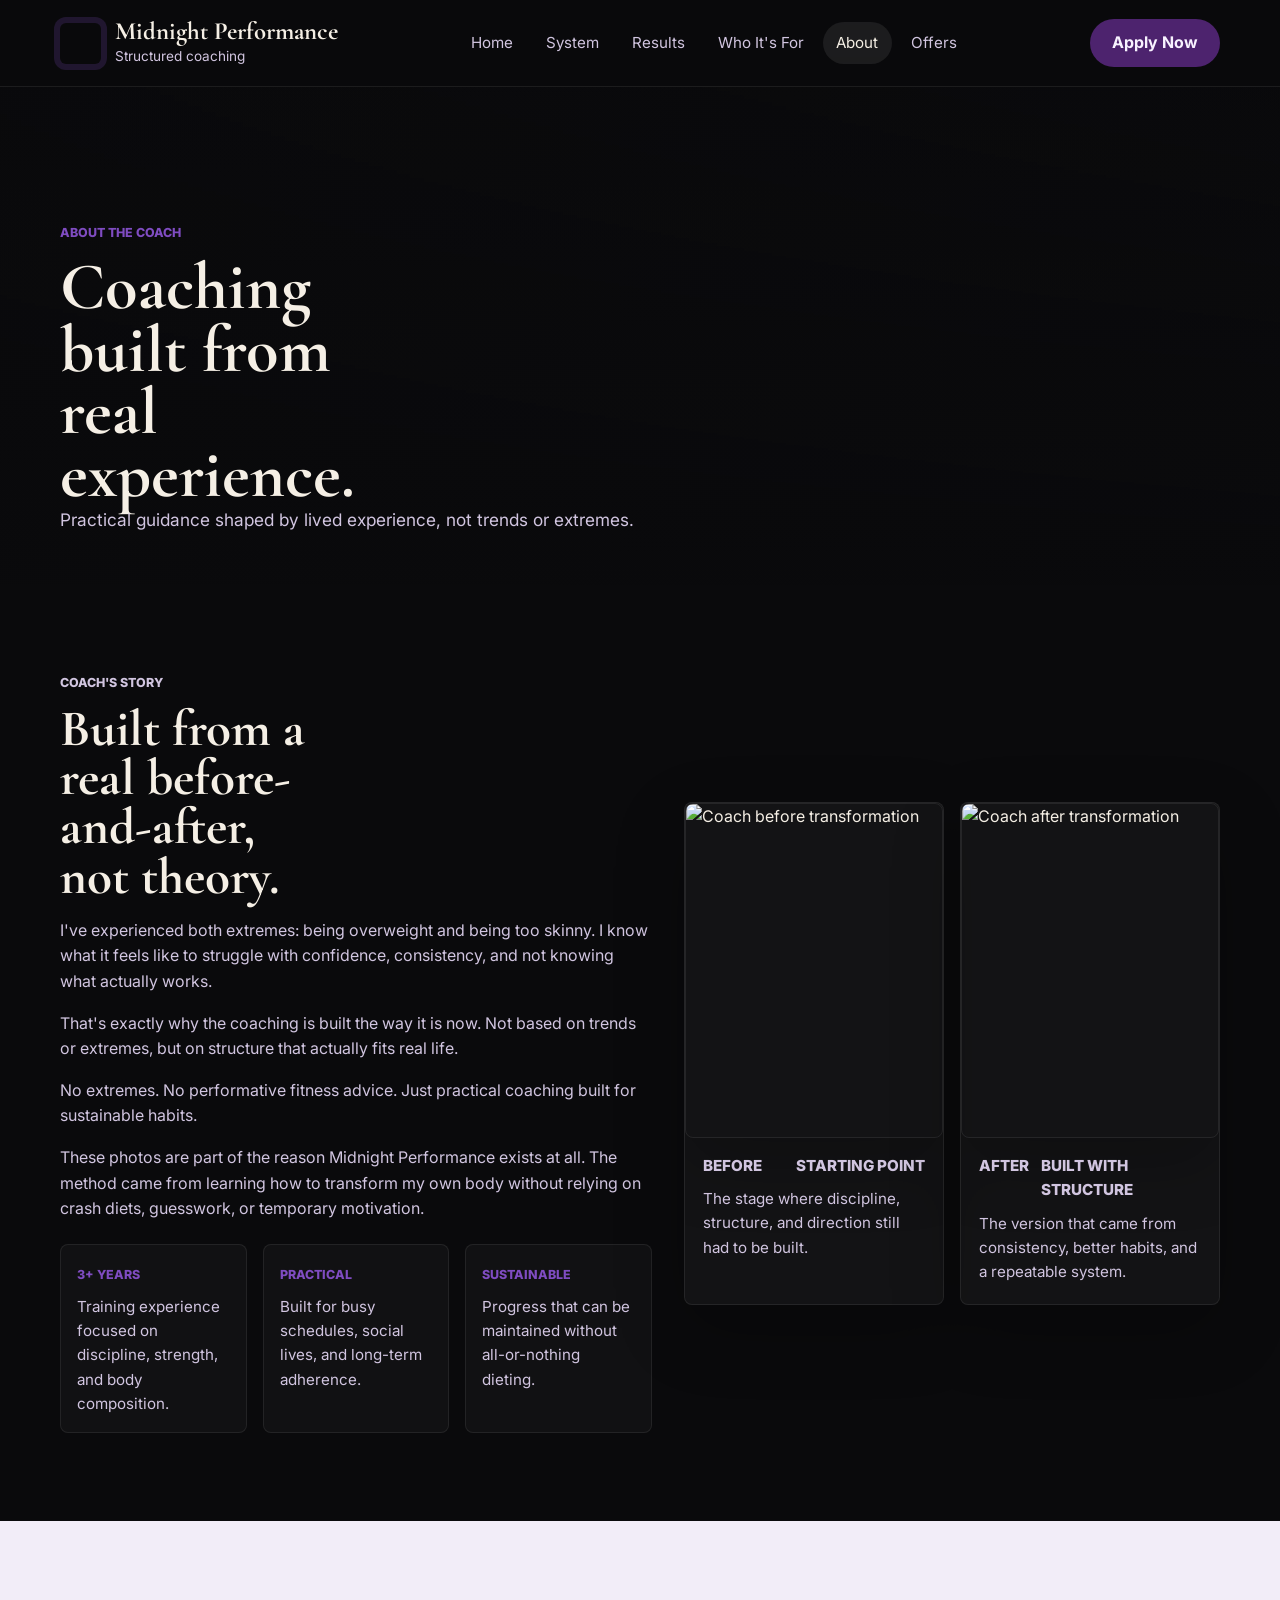
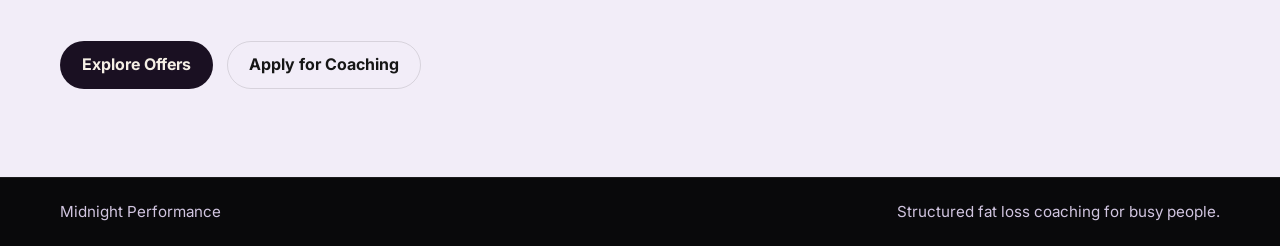
==== about.html @ 28c88341 "Add files via upload" ====
<!DOCTYPE html>
<html lang="en">
  <head>
    <meta charset="UTF-8" />
    <meta name="viewport" content="width=device-width, initial-scale=1.0" />
    <title>About | Midnight Performance</title>
    <meta
      name="description"
      content="Meet the coach behind Midnight Performance and the story that shapes the coaching philosophy."
    />
    <link rel="preconnect" href="https://fonts.googleapis.com" />
    <link rel="preconnect" href="https://fonts.gstatic.com" crossorigin />
    <link
      href="https://fonts.googleapis.com/css2?family=Cormorant+Garamond:wght@500;600;700&family=Inter:wght@400;500;600;700;800&display=swap"
      rel="stylesheet"
    />
    <link rel="stylesheet" href="./styles.css" />
  </head>
  <body>
    <header class="site-header">
      <div class="container header-inner">
        <a class="brand" href="./index.html" aria-label="Midnight Performance home">
          <span class="brand-mark"></span>
          <span class="brand-copy">
            <strong>Midnight Performance</strong>
            <span>Structured coaching</span>
          </span>
        </a>

        <nav class="site-nav" aria-label="Primary">
          <a href="./index.html">Home</a>
          <a href="./system.html">System</a>
          <a href="./results.html">Results</a>
          <a href="./for-you.html">Who It's For</a>
          <a href="./about.html" aria-current="page">About</a>
          <a href="./offers.html">Offers</a>
        </nav>

        <a class="button button-gold button-header" href="./offers.html#apply">Apply Now</a>
      </div>
    </header>

    <main>
      <section class="page-hero about-hero">
        <div class="container page-hero-content">
          <p class="eyebrow reveal is-visible">About the coach</p>
          <h1 class="reveal is-visible">Coaching built from real experience.</h1>
          <p class="section-copy reveal is-visible">
            Practical guidance shaped by lived experience, not trends or extremes.
          </p>
        </div>
      </section>

      <section class="section section-dark">
        <div class="container about-grid">
          <div class="about-copy">
            <div class="section-heading reveal">
              <p class="eyebrow">Coach's story</p>
              <h2>Built from a real before-and-after, not theory.</h2>
            </div>

            <p class="reveal">
              I've experienced both extremes: being overweight and being too skinny. I
              know what it feels like to struggle with confidence, consistency, and not
              knowing what actually works.
            </p>
            <p class="reveal">
              That's exactly why the coaching is built the way it is now. Not based on
              trends or extremes, but on structure that actually fits real life.
            </p>
            <p class="reveal">
              No extremes. No performative fitness advice. Just practical coaching built
              for sustainable habits.
            </p>
            <p class="reveal">
              These photos are part of the reason Midnight Performance exists at all. The
              method came from learning how to transform my own body without relying on
              crash diets, guesswork, or temporary motivation.
            </p>

            <div class="about-points reveal">
              <div>
                <span>3+ years</span>
                <p>Training experience focused on discipline, strength, and body composition.</p>
              </div>
              <div>
                <span>Practical</span>
                <p>Built for busy schedules, social lives, and long-term adherence.</p>
              </div>
              <div>
                <span>Sustainable</span>
                <p>Progress that can be maintained without all-or-nothing dieting.</p>
              </div>
            </div>
          </div>

          <div class="about-media reveal" aria-label="Coach before and after photos">
            <article class="transformation-card">
              <img
                class="about-image"
                src="file:///C:/Users/ibrah/Downloads/IMG_7317.png"
                alt="Coach before transformation"
                loading="lazy"
              />
              <div class="transformation-copy">
                <p class="transformation-label"><span>Before</span><span>Starting point</span></p>
                <p>The stage where discipline, structure, and direction still had to be built.</p>
              </div>
            </article>

            <article class="transformation-card">
              <img
                class="about-image"
                src="file:///C:/Users/ibrah/Downloads/91D78B64-5FDA-4EB9-8F69-EA9932AF6379.jpg"
                alt="Coach after transformation"
                loading="lazy"
              />
              <div class="transformation-copy">
                <p class="transformation-label"><span>After</span><span>Built with structure</span></p>
                <p>The version that came from consistency, better habits, and a repeatable system.</p>
              </div>
            </article>
          </div>
        </div>
      </section>

      <section class="section section-light">
        <div class="container page-links">
          <a class="button button-dark reveal" href="./offers.html">Explore Offers</a>
          <a class="button button-outline-dark reveal" href="./offers.html#apply">Apply for Coaching</a>
        </div>
      </section>
    </main>

    <footer class="site-footer">
      <div class="container footer-inner">
        <p>Midnight Performance</p>
        <p>Structured fat loss coaching for busy people.</p>
      </div>
    </footer>

    <script src="./script.js"></script>
  </body>
</html>
---- styles.css ----
:root {
  --bg: #0a0a0c;
  --panel: #111215;
  --panel-soft: #181b20;
  --surface: #f2edf8;
  --surface-alt: #fbf7ff;
  --text: #f5efe5;
  --text-muted: #d1c5e0;
  --text-dark: #161616;
  --line: rgba(255, 255, 255, 0.08);
  --line-dark: rgba(22, 22, 22, 0.12);
  --gold: #4d236e;
  --gold-strong: #7f4cc1;
  --accent-text: #5f348a;
  --accent-soft: rgba(127, 76, 193, 0.16);
  --accent-border: rgba(127, 76, 193, 0.28);
  --shadow: 0 24px 70px rgba(0, 0, 0, 0.24);
  --radius: 8px;
  --container: 1160px;
}

*,
*::before,
*::after {
  box-sizing: border-box;
}

html {
  scroll-behavior: smooth;
}

body {
  margin: 0;
  font-family: "Inter", sans-serif;
  color: var(--text);
  background: var(--bg);
  line-height: 1.6;
}

img {
  display: block;
  max-width: 100%;
}

a {
  color: inherit;
  text-decoration: none;
}

button,
input,
textarea,
select {
  font: inherit;
}

h1,
h2,
h3,
h4,
p,
ul {
  margin: 0;
}

ul {
  padding-left: 1.2rem;
}

body::before {
  content: "";
  position: fixed;
  inset: 0;
  background-image: linear-gradient(rgba(255, 255, 255, 0.03) 1px, transparent 1px),
    linear-gradient(90deg, rgba(255, 255, 255, 0.03) 1px, transparent 1px);
  background-size: 44px 44px;
  pointer-events: none;
  opacity: 0.28;
  mask-image: linear-gradient(to bottom, rgba(0, 0, 0, 0.45), transparent 80%);
}

.container {
  width: min(calc(100% - 2rem), var(--container));
  margin: 0 auto;
}

.site-header {
  position: sticky;
  top: 0;
  z-index: 30;
  backdrop-filter: blur(18px);
  background: rgba(10, 10, 12, 0.82);
  border-bottom: 1px solid var(--line);
}

.header-inner {
  display: grid;
  grid-template-columns: auto 1fr auto;
  gap: 1.5rem;
  align-items: center;
  min-height: 5.4rem;
}

.brand {
  display: inline-flex;
  align-items: center;
  gap: 0.9rem;
  min-width: 0;
}

.brand-mark {
  /* Swap this image URL for the final logo asset when it's ready. */
  width: 2.55rem;
  height: 2.55rem;
  border-radius: 6px;
  background-image: url("https://images.pexels.com/photos/169573/pexels-photo-169573.jpeg?auto=compress&cs=tinysrgb&w=300");
  background-position: center;
  background-size: cover;
  box-shadow: 0 0 0 6px rgba(127, 76, 193, 0.2);
  flex-shrink: 0;
}

.brand-copy {
  display: grid;
  gap: 0.1rem;
}

.brand-copy strong {
  font-family: "Cormorant Garamond", serif;
  font-size: clamp(1.25rem, 2vw, 1.55rem);
  line-height: 1;
  letter-spacing: 0;
}

.brand-copy span {
  color: var(--text-muted);
  font-size: 0.85rem;
}

.site-nav {
  display: flex;
  flex-wrap: wrap;
  justify-content: center;
  gap: 0.35rem;
}

.site-nav a {
  color: var(--text-muted);
  padding: 0.55rem 0.85rem;
  border-radius: 999px;
  transition: color 180ms ease, background-color 180ms ease;
  font-size: 0.95rem;
}

.site-nav a:hover,
.site-nav a[aria-current="page"] {
  color: var(--text);
  background: rgba(255, 255, 255, 0.08);
}

.button {
  display: inline-flex;
  align-items: center;
  justify-content: center;
  min-height: 3rem;
  padding: 0.8rem 1.3rem;
  border-radius: 999px;
  border: 1px solid transparent;
  font-weight: 700;
  line-height: 1.1;
  text-align: center;
  transition: transform 180ms ease, border-color 180ms ease, background-color 180ms ease,
    color 180ms ease;
}

.button:hover {
  transform: translateY(-1px);
}

.button-gold {
  background: var(--gold);
  color: #f8f2ff;
}

.button-gold:hover {
  background: var(--gold-strong);
}

.button-ghost {
  border-color: rgba(255, 255, 255, 0.2);
  color: var(--text);
  background: rgba(255, 255, 255, 0.04);
}

.button-ghost:hover {
  border-color: rgba(255, 255, 255, 0.4);
  background: rgba(255, 255, 255, 0.08);
}

.button-dark {
  background: #1a1022;
  color: var(--text);
}

.button-outline-dark {
  border-color: var(--line-dark);
  color: var(--text-dark);
}

.button-header {
  white-space: nowrap;
}

.hero,
.page-hero {
  position: relative;
  overflow: hidden;
}

.hero {
  min-height: min(92vh, 56rem);
  display: flex;
  align-items: end;
}

.hero-media,
.page-hero::before {
  position: absolute;
  inset: 0;
  width: 100%;
  height: 100%;
  object-fit: cover;
}

.hero-overlay,
.page-hero::after {
  position: absolute;
  inset: 0;
  content: "";
}

.hero-overlay {
  background: linear-gradient(
      180deg,
      rgba(10, 10, 12, 0.36) 0%,
      rgba(10, 10, 12, 0.6) 35%,
      rgba(10, 10, 12, 0.95) 100%
    ),
    linear-gradient(90deg, rgba(10, 10, 12, 0.78), rgba(10, 10, 12, 0.38));
}

.hero-grid {
  position: absolute;
  inset: 0;
  background-image: linear-gradient(rgba(255, 255, 255, 0.07) 1px, transparent 1px),
    linear-gradient(90deg, rgba(255, 255, 255, 0.07) 1px, transparent 1px);
  background-size: 72px 72px;
  mask-image: linear-gradient(to bottom, transparent, black 24%, black 70%, transparent);
  opacity: 0.18;
}

.hero-content,
.page-hero-content {
  position: relative;
  z-index: 1;
}

.hero-content {
  padding: 9rem 0 4rem;
}

.hero h1,
.page-hero h1,
.section-heading h2 {
  font-family: "Cormorant Garamond", serif;
  letter-spacing: 0;
}

.hero h1 {
  max-width: 8.5ch;
  font-size: clamp(3.3rem, 7vw, 6.4rem);
  line-height: 0.92;
  margin-top: 1rem;
}

.hero-copy,
.section-copy {
  color: var(--text-muted);
  font-size: 1.08rem;
  max-width: 44rem;
}

.hero-copy {
  margin-top: 1.25rem;
}

.hero-actions,
.cta-actions,
.page-links {
  display: flex;
  flex-wrap: wrap;
  gap: 0.9rem;
}

.hero-actions {
  margin-top: 2rem;
}

.hero-proof {
  display: grid;
  grid-template-columns: repeat(3, minmax(0, 1fr));
  gap: 1rem;
  margin-top: 3rem;
}

.hero-proof div,
.preview-card,
.problem-item,
.pillar,
.result-card,
.testimonial,
.offer,
.fit-panel,
.step-card,
.page-card {
  border: 1px solid var(--line);
  background: rgba(17, 18, 21, 0.82);
  border-radius: var(--radius);
  box-shadow: var(--shadow);
}

.hero-proof div {
  padding: 1.2rem;
}

.hero-proof span,
.about-points span,
.problem-item span,
.pillar-number,
.offer-kicker,
.testimonial span,
.step-card span,
.page-card span {
  display: inline-block;
  color: var(--gold-strong);
  font-weight: 800;
  letter-spacing: 0;
  text-transform: uppercase;
  font-size: 0.78rem;
  margin-bottom: 0.6rem;
}

.hero-proof p,
.about-points p {
  color: var(--text-muted);
  font-size: 0.95rem;
}

.section {
  padding: 5.5rem 0;
  position: relative;
}

.section-light {
  background: var(--surface);
  color: var(--text-dark);
}

.section-dark {
  background: transparent;
}

.section-light .section-copy,
.section-light .problem-item p,
.section-light .fit-panel li,
.section-light .offer li,
.section-light .testimonial p,
.section-light .page-card p,
.section-light .step-card p {
  color: rgba(22, 22, 22, 0.72);
}

.section-heading {
  display: grid;
  gap: 0.75rem;
}

.section-heading h2 {
  font-size: clamp(2.3rem, 4vw, 4rem);
  line-height: 0.96;
  max-width: 11ch;
}

.centered {
  justify-items: center;
  text-align: center;
}

.section-heading.centered h2,
.centered-copy {
  max-width: 20ch;
}

.page-links {
  margin-top: 2rem;
}

.eyebrow {
  color: var(--gold-strong);
  font-weight: 800;
  font-size: 0.78rem;
  text-transform: uppercase;
  letter-spacing: 0;
}

.eyebrow-dark {
  color: var(--accent-text);
}

.split-intro,
.preview-grid {
  display: grid;
  grid-template-columns: minmax(0, 1.2fr) minmax(0, 1fr);
  gap: 2rem;
  align-items: end;
}

.page-grid,
.problem-grid,
.pillar-grid,
.results-grid,
.testimonial-grid,
.offer-grid,
.steps-grid {
  display: grid;
  gap: 1.25rem;
}

.page-grid {
  grid-template-columns: repeat(3, minmax(0, 1fr));
  margin-top: 2.5rem;
}

.page-card {
  padding: 1.5rem;
  color: inherit;
  transition: transform 180ms ease, border-color 180ms ease;
}

.page-card:hover {
  transform: translateY(-3px);
  border-color: var(--accent-border);
}

.page-card h3 {
  font-size: 1.35rem;
  margin-bottom: 0.5rem;
}

.preview-section {
  padding-top: 4.5rem;
}

.preview-stack {
  display: grid;
  gap: 1rem;
}

.preview-card {
  padding: 1.5rem;
}

.preview-card h3 {
  margin-bottom: 0.45rem;
  font-size: 1.25rem;
}

.preview-card p {
  color: var(--text-muted);
}

.page-hero {
  min-height: 25rem;
  display: flex;
  align-items: end;
}

.page-hero::before {
  content: "";
  filter: saturate(0.95);
}

.page-hero::after {
  background: linear-gradient(
      180deg,
      rgba(10, 10, 12, 0.38) 0%,
      rgba(10, 10, 12, 0.74) 55%,
      rgba(10, 10, 12, 0.92) 100%
    ),
    linear-gradient(90deg, rgba(10, 10, 12, 0.72), rgba(10, 10, 12, 0.36));
}

.page-hero-content {
  padding: 8.5rem 0 3.2rem;
}

.page-hero h1 {
  font-size: clamp(2.9rem, 5.2vw, 5rem);
  line-height: 0.94;
  max-width: 12ch;
  margin-top: 0.8rem;
}

.problem-hero::before {
  background: url("https://images.pexels.com/photos/7674497/pexels-photo-7674497.jpeg?auto=compress&cs=tinysrgb&w=1600")
    center/cover;
}

.system-hero::before {
  background: url("https://images.pexels.com/photos/841130/pexels-photo-841130.jpeg?auto=compress&cs=tinysrgb&w=1600")
    center/cover;
}

.results-hero::before {
  background: url("https://images.pexels.com/photos/1229356/pexels-photo-1229356.jpeg?auto=compress&cs=tinysrgb&w=1600")
    center/cover;
}

.fit-hero::before {
  background: url("https://images.pexels.com/photos/1552249/pexels-photo-1552249.jpeg?auto=compress&cs=tinysrgb&w=1600")
    center/cover;
}

.about-hero::before {
  background: url("https://images.pexels.com/photos/1552106/pexels-photo-1552106.jpeg?auto=compress&cs=tinysrgb&w=1600")
    center/cover;
}

.offers-hero::before {
  background: url("https://images.pexels.com/photos/3837784/pexels-photo-3837784.jpeg?auto=compress&cs=tinysrgb&w=1600")
    center/cover;
}

.breakdown-hero::before {
  background: url("https://images.pexels.com/photos/6456291/pexels-photo-6456291.jpeg?auto=compress&cs=tinysrgb&w=1600")
    center/cover;
}

.apply-hero::before {
  background: url("https://images.pexels.com/photos/4498606/pexels-photo-4498606.jpeg?auto=compress&cs=tinysrgb&w=1600")
    center/cover;
}

.problem-grid {
  grid-template-columns: repeat(4, minmax(0, 1fr));
}

.problem-item {
  padding: 1.5rem;
}

.problem-item h3,
.pillar h3,
.offer h3,
.testimonial h3,
.result-card h4,
.step-card h3 {
  font-size: 1.32rem;
  margin-bottom: 0.55rem;
}

.section-light .problem-item,
.section-light .offer,
.section-light .testimonial,
.section-light .fit-panel,
.section-light .page-card,
.section-light .step-card {
  background: rgba(255, 255, 255, 0.6);
  border-color: rgba(22, 22, 22, 0.08);
  box-shadow: 0 16px 42px rgba(61, 39, 95, 0.12);
}

.pillar-grid {
  grid-template-columns: repeat(3, minmax(0, 1fr));
  margin-top: 2.5rem;
}

.pillar {
  padding: 1.6rem;
}

.pillar ul {
  color: var(--text-muted);
}

.results-grid {
  grid-template-columns: repeat(3, minmax(0, 1fr));
}

.result-card {
  overflow: hidden;
}

.result-card img {
  aspect-ratio: 4 / 4.4;
  object-fit: cover;
}

.result-card p,
.result-card h4 {
  padding: 0 1.25rem;
}

.result-card p {
  padding-top: 1.2rem;
  color: var(--text-muted);
}

.result-card h4 {
  padding-bottom: 1.3rem;
  margin-top: 0.75rem;
}

.testimonial-grid {
  grid-template-columns: repeat(3, minmax(0, 1fr));
  margin-top: 2rem;
}

.testimonial,
.step-card {
  padding: 1.5rem;
}

.fit-grid {
  display: grid;
  grid-template-columns: repeat(2, minmax(0, 1fr));
  gap: 1.25rem;
}

.fit-panel {
  padding: 1.6rem;
}

.fit-panel-dark {
  background: #17181b;
  color: var(--text);
}

.fit-panel-dark li {
  color: var(--text-muted);
}

.fit-label {
  font-weight: 800;
  margin-bottom: 0.9rem;
}

.about-grid {
  display: grid;
  grid-template-columns: minmax(0, 1.05fr) minmax(0, 0.95fr);
  gap: 2rem;
  align-items: center;
}

.about-copy {
  display: grid;
  gap: 1rem;
}

.about-copy p {
  color: var(--text-muted);
}

.about-points {
  display: grid;
  grid-template-columns: repeat(3, minmax(0, 1fr));
  gap: 1rem;
  margin-top: 0.4rem;
}

.about-points div {
  padding: 1rem;
  border: 1px solid var(--line);
  border-radius: var(--radius);
  background: rgba(255, 255, 255, 0.03);
}

.about-media {
  display: grid;
  grid-template-columns: repeat(2, minmax(0, 1fr));
  gap: 1rem;
}

.about-image {
  height: auto;
  width: 100%;
  aspect-ratio: 4 / 5.2;
  object-fit: cover;
  border-radius: var(--radius);
  border: 1px solid var(--line);
  box-shadow: var(--shadow);
}

.offer-grid {
  grid-template-columns: repeat(2, minmax(0, 1fr));
}

.offer {
  padding: 1.75rem;
}

.offer-featured {
  background: linear-gradient(180deg, var(--accent-soft), rgba(255, 255, 255, 0.03));
}

.text-link {
  display: inline-flex;
  margin-top: 1rem;
  color: var(--accent-text);
  font-weight: 700;
}

.transformation-card,
.featured-win {
  border: 1px solid var(--line);
  border-radius: var(--radius);
  background: rgba(255, 255, 255, 0.04);
  box-shadow: var(--shadow);
  overflow: hidden;
}

.transformation-copy {
  display: grid;
  gap: 0.55rem;
  padding: 1rem 1.1rem 1.2rem;
}

.transformation-copy p {
  color: var(--text-muted);
  font-size: 0.95rem;
}

.transformation-label {
  display: flex;
  justify-content: space-between;
  gap: 0.75rem;
  color: var(--gold-strong);
  font-size: 0.78rem;
  font-weight: 800;
  text-transform: uppercase;
}

.featured-win {
  display: grid;
  gap: 1.25rem;
  padding: 1.1rem;
}

.comparison-grid {
  display: grid;
  grid-template-columns: repeat(2, minmax(0, 1fr));
  gap: 1rem;
}

.comparison-image {
  border-radius: var(--radius);
  overflow: hidden;
  background: rgba(255, 255, 255, 0.03);
}

.comparison-image img {
  width: 100%;
  aspect-ratio: 4 / 5.1;
  object-fit: cover;
}

.featured-win-copy {
  display: grid;
  gap: 0.65rem;
}

.featured-win-copy h3 {
  font-size: clamp(1.6rem, 3vw, 2.2rem);
  line-height: 1;
  font-family: "Cormorant Garamond", serif;
}

.featured-win-copy p {
  color: var(--text-muted);
  max-width: 40rem;
}

.featured-win-quote {
  color: var(--text);
  font-size: 1.12rem;
  font-weight: 600;
  line-height: 1.5;
}

.breakdown-inner {
  display: grid;
  gap: 1.6rem;
}

.breakdown-meta {
  display: flex;
  flex-wrap: wrap;
  gap: 0.75rem;
}

.breakdown-meta span {
  display: inline-flex;
  align-items: center;
  min-height: 2.7rem;
  padding: 0.6rem 1rem;
  border-radius: 999px;
  border: 1px solid rgba(22, 22, 22, 0.1);
  background: rgba(255, 255, 255, 0.6);
  font-weight: 600;
}

.steps-grid {
  grid-template-columns: repeat(3, minmax(0, 1fr));
}

.section-dark .step-card {
  background: rgba(255, 255, 255, 0.04);
}

.section-dark .step-card p,
.section-dark .testimonial p {
  color: var(--text-muted);
}

.cta-actions {
  margin-top: 2rem;
}

.cta-note {
  margin-top: 1rem;
  color: var(--text-muted);
}

.site-footer {
  border-top: 1px solid var(--line);
  background: #09090b;
}

.footer-inner {
  display: flex;
  justify-content: space-between;
  gap: 1rem;
  padding: 1.35rem 0;
  color: var(--text-muted);
  font-size: 0.95rem;
}

.reveal {
  opacity: 0;
  transform: translateY(22px);
  transition: opacity 600ms ease, transform 600ms ease;
}

.reveal.is-visible {
  opacity: 1;
  transform: translateY(0);
}

@media (prefers-reduced-motion: reduce) {
  html {
    scroll-behavior: auto;
  }

  .reveal {
    opacity: 1;
    transform: none;
    transition: none;
  }

  .button {
    transition: none;
  }
}

@media (max-width: 1100px) {
  .header-inner {
    grid-template-columns: 1fr;
    justify-items: center;
    padding: 0.8rem 0;
  }

  .hero-proof,
  .page-grid,
  .problem-grid,
  .pillar-grid,
  .results-grid,
  .testimonial-grid,
  .steps-grid {
    grid-template-columns: repeat(2, minmax(0, 1fr));
  }

  .split-intro,
  .preview-grid,
  .about-grid,
  .offer-grid {
    grid-template-columns: 1fr;
  }

  .about-points {
    grid-template-columns: repeat(2, minmax(0, 1fr));
  }

  .comparison-grid {
    grid-template-columns: 1fr;
  }
}

@media (max-width: 760px) {
  body::before {
    background-size: 32px 32px;
  }

  .container {
    width: min(calc(100% - 1.25rem), var(--container));
  }

  .site-nav {
    justify-content: flex-start;
  }

  .hero-content,
  .page-hero-content {
    padding-top: 7.3rem;
  }

  .hero {
    min-height: auto;
  }

  .hero h1 {
    max-width: 10ch;
  }

  .hero-proof,
  .page-grid,
  .problem-grid,
  .pillar-grid,
  .results-grid,
  .testimonial-grid,
  .fit-grid,
  .about-points,
  .about-media,
  .offer-grid,
  .steps-grid {
    grid-template-columns: 1fr;
  }

  .brand-copy {
    justify-items: center;
    text-align: center;
  }

  .brand-copy strong {
    font-size: 1.32rem;
  }

  .section {
    padding: 4.25rem 0;
  }

  .footer-inner {
    flex-direction: column;
  }
}
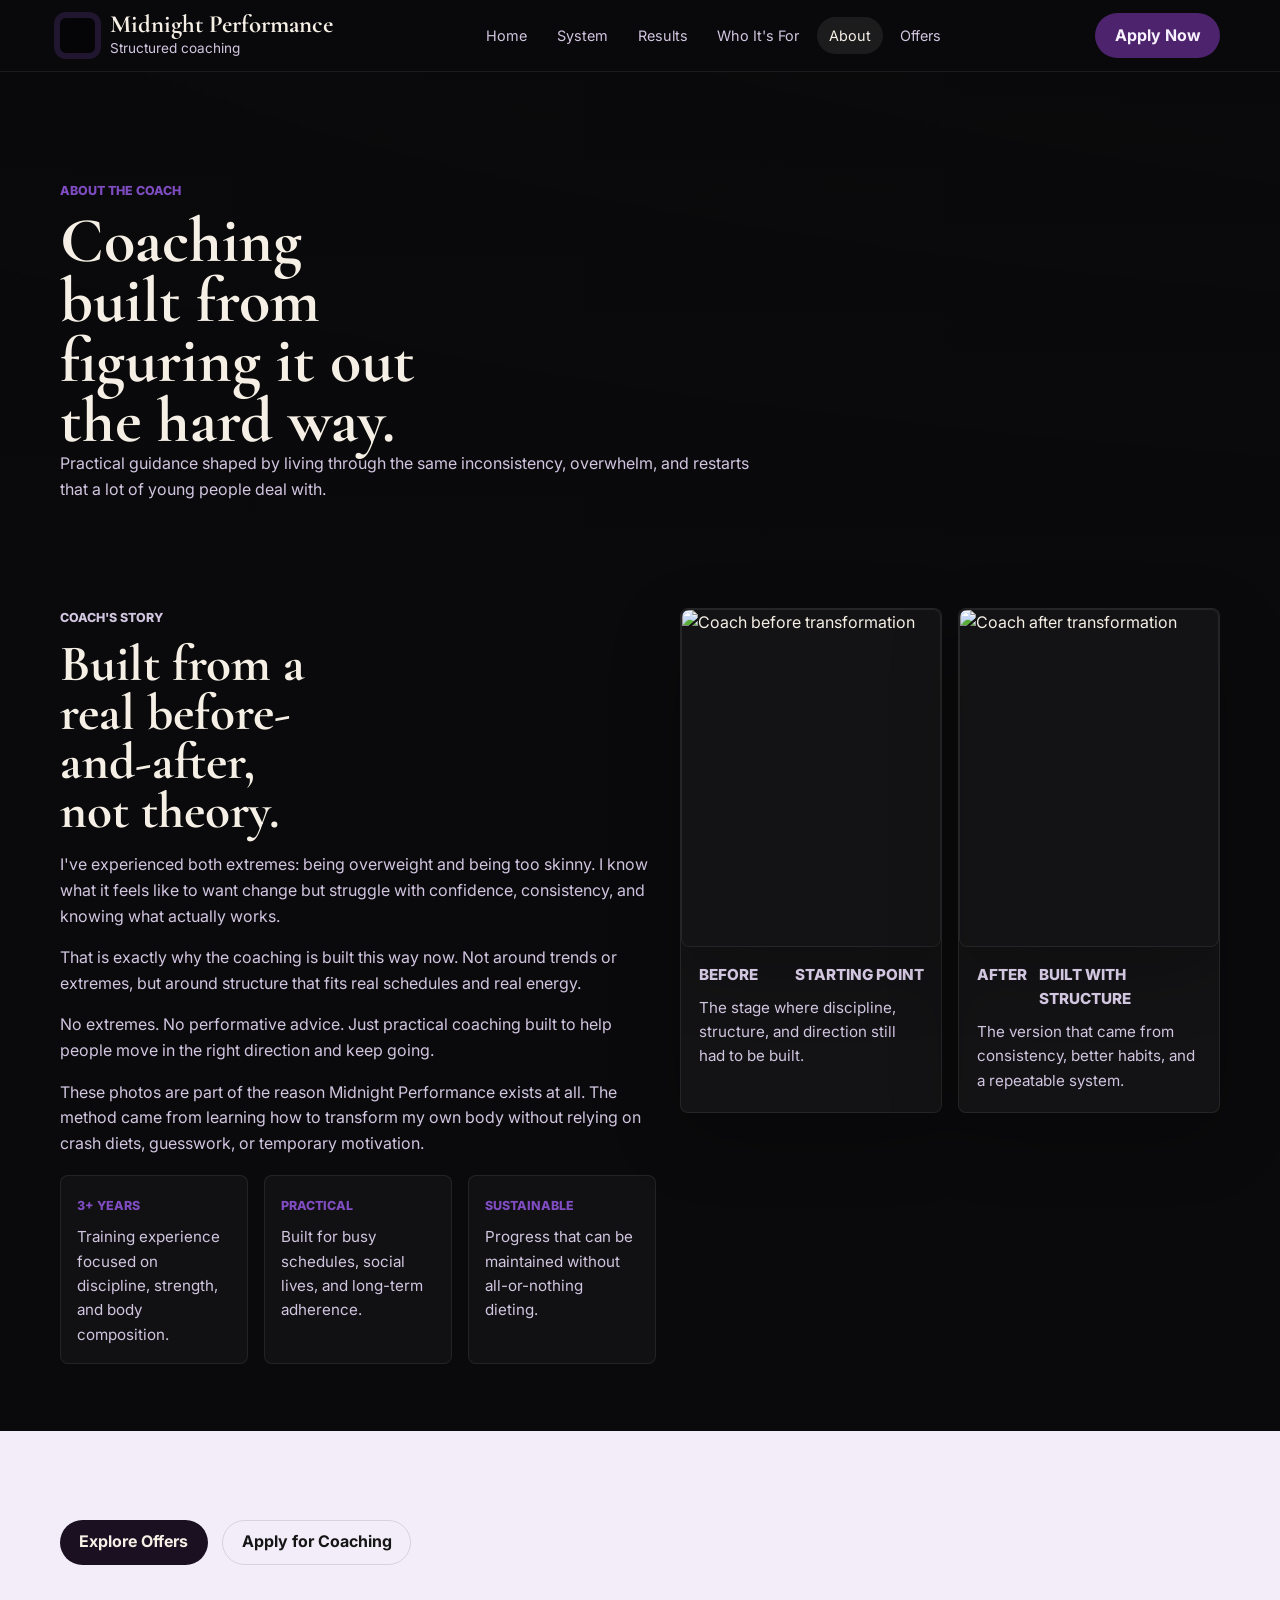
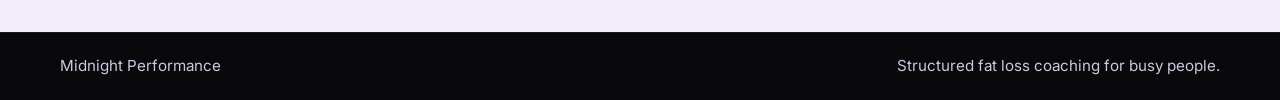
==== commit 62eb036a: "Add files via upload" ====
--- a/about.html
+++ b/about.html
@@ -44,9 +44,10 @@
       <section class="page-hero about-hero">
         <div class="container page-hero-content">
           <p class="eyebrow reveal is-visible">About the coach</p>
-          <h1 class="reveal is-visible">Coaching built from real experience.</h1>
+          <h1 class="reveal is-visible">Coaching built from figuring it out the hard way.</h1>
           <p class="section-copy reveal is-visible">
-            Practical guidance shaped by lived experience, not trends or extremes.
+            Practical guidance shaped by living through the same inconsistency,
+            overwhelm, and restarts that a lot of young people deal with.
           </p>
         </div>
       </section>
@@ -61,16 +62,16 @@
 
             <p class="reveal">
               I've experienced both extremes: being overweight and being too skinny. I
-              know what it feels like to struggle with confidence, consistency, and not
-              knowing what actually works.
+              know what it feels like to want change but struggle with confidence,
+              consistency, and knowing what actually works.
             </p>
             <p class="reveal">
-              That's exactly why the coaching is built the way it is now. Not based on
-              trends or extremes, but on structure that actually fits real life.
+              That is exactly why the coaching is built this way now. Not around trends
+              or extremes, but around structure that fits real schedules and real energy.
             </p>
             <p class="reveal">
-              No extremes. No performative fitness advice. Just practical coaching built
-              for sustainable habits.
+              No extremes. No performative advice. Just practical coaching built to help
+              people move in the right direction and keep going.
             </p>
             <p class="reveal">
               These photos are part of the reason Midnight Performance exists at all. The
--- a/styles.css
+++ b/styles.css
@@ -91,17 +91,24 @@
   backdrop-filter: blur(18px);
   background: rgba(10, 10, 12, 0.82);
   border-bottom: 1px solid var(--line);
+  transition: transform 220ms ease, background-color 220ms ease, border-color 220ms ease;
+}
+
+.site-header.is-hidden {
+  transform: translateY(calc(-100% - 1px));
 }
 
 .header-inner {
   display: grid;
+  grid-template-areas: "brand nav cta";
   grid-template-columns: auto 1fr auto;
-  gap: 1.5rem;
+  gap: 1rem;
   align-items: center;
-  min-height: 5.4rem;
+  min-height: 4.45rem;
 }
 
 .brand {
+  grid-area: brand;
   display: inline-flex;
   align-items: center;
   gap: 0.9rem;
@@ -110,12 +117,14 @@
 
 .brand-mark {
   /* Swap this image URL for the final logo asset when it's ready. */
-  width: 2.55rem;
-  height: 2.55rem;
+  width: 2.2rem;
+  height: 2.2rem;
   border-radius: 6px;
-  background-image: url("https://images.pexels.com/photos/169573/pexels-photo-169573.jpeg?auto=compress&cs=tinysrgb&w=300");
+  background-color: #050507;
+  background-image: url("file:///C:/Users/ibrah/Downloads/genai-2287a31f-0fab-4ba8-8065-06ccca08b552.png");
   background-position: center;
-  background-size: cover;
+  background-repeat: no-repeat;
+  background-size: contain;
   box-shadow: 0 0 0 6px rgba(127, 76, 193, 0.2);
   flex-shrink: 0;
 }
@@ -138,6 +147,7 @@
 }
 
 .site-nav {
+  grid-area: nav;
   display: flex;
   flex-wrap: wrap;
   justify-content: center;
@@ -146,10 +156,10 @@
 
 .site-nav a {
   color: var(--text-muted);
-  padding: 0.55rem 0.85rem;
+  padding: 0.45rem 0.75rem;
   border-radius: 999px;
   transition: color 180ms ease, background-color 180ms ease;
-  font-size: 0.95rem;
+  font-size: 0.9rem;
 }
 
 .site-nav a:hover,
@@ -162,8 +172,8 @@
   display: inline-flex;
   align-items: center;
   justify-content: center;
-  min-height: 3rem;
-  padding: 0.8rem 1.3rem;
+  min-height: 2.8rem;
+  padding: 0.72rem 1.15rem;
   border-radius: 999px;
   border: 1px solid transparent;
   font-weight: 700;
@@ -208,6 +218,7 @@
 }
 
 .button-header {
+  grid-area: cta;
   white-space: nowrap;
 }
 
@@ -218,7 +229,7 @@
 }
 
 .hero {
-  min-height: min(92vh, 56rem);
+  min-height: min(82vh, 48rem);
   display: flex;
   align-items: end;
 }
@@ -266,7 +277,7 @@
 }
 
 .hero-content {
-  padding: 9rem 0 4rem;
+  padding: 7.25rem 0 3rem;
 }
 
 .hero h1,
@@ -278,15 +289,15 @@
 
 .hero h1 {
   max-width: 8.5ch;
-  font-size: clamp(3.3rem, 7vw, 6.4rem);
+  font-size: clamp(3rem, 6.4vw, 5.6rem);
   line-height: 0.92;
-  margin-top: 1rem;
+  margin-top: 0.8rem;
 }
 
 .hero-copy,
 .section-copy {
   color: var(--text-muted);
-  font-size: 1.08rem;
+  font-size: 1rem;
   max-width: 44rem;
 }
 
@@ -303,14 +314,41 @@
 }
 
 .hero-actions {
-  margin-top: 2rem;
+  margin-top: 1.55rem;
 }
 
 .hero-proof {
   display: grid;
   grid-template-columns: repeat(3, minmax(0, 1fr));
   gap: 1rem;
-  margin-top: 3rem;
+  margin-top: 2rem;
+}
+
+.hero-brand-lockup,
+.section-logo-block {
+  display: inline-grid;
+  gap: 0.75rem;
+  justify-items: start;
+}
+
+.hero-brand-lockup {
+  max-width: 14rem;
+}
+
+.hero-logo,
+.section-logo {
+  width: min(15rem, 48vw);
+  height: auto;
+}
+
+.section-logo {
+  width: min(12rem, 38vw);
+}
+
+.hero-brand-lockup p,
+.section-logo-block p {
+  color: var(--text-muted);
+  font-size: 0.92rem;
 }
 
 .hero-proof div,
@@ -357,7 +395,7 @@
 }
 
 .section {
-  padding: 5.5rem 0;
+  padding: 4.2rem 0;
   position: relative;
 }
 
@@ -386,7 +424,7 @@
 }
 
 .section-heading h2 {
-  font-size: clamp(2.3rem, 4vw, 4rem);
+  font-size: clamp(2.05rem, 4vw, 3.6rem);
   line-height: 0.96;
   max-width: 11ch;
 }
@@ -402,7 +440,7 @@
 }
 
 .page-links {
-  margin-top: 2rem;
+  margin-top: 1.35rem;
 }
 
 .eyebrow {
@@ -421,7 +459,7 @@
 .preview-grid {
   display: grid;
   grid-template-columns: minmax(0, 1.2fr) minmax(0, 1fr);
-  gap: 2rem;
+  gap: 1.5rem;
   align-items: end;
 }
 
@@ -438,7 +476,7 @@
 
 .page-grid {
   grid-template-columns: repeat(3, minmax(0, 1fr));
-  margin-top: 2.5rem;
+  margin-top: 1.85rem;
 }
 
 .page-card {
@@ -458,7 +496,7 @@
 }
 
 .preview-section {
-  padding-top: 4.5rem;
+  padding-top: 3.6rem;
 }
 
 .preview-stack {
@@ -480,7 +518,7 @@
 }
 
 .page-hero {
-  min-height: 25rem;
+  min-height: 21rem;
   display: flex;
   align-items: end;
 }
@@ -501,14 +539,14 @@
 }
 
 .page-hero-content {
-  padding: 8.5rem 0 3.2rem;
+  padding: 6.8rem 0 2.4rem;
 }
 
 .page-hero h1 {
-  font-size: clamp(2.9rem, 5.2vw, 5rem);
+  font-size: clamp(2.5rem, 5vw, 4.5rem);
   line-height: 0.94;
   max-width: 12ch;
-  margin-top: 0.8rem;
+  margin-top: 0.6rem;
 }
 
 .problem-hero::before {
@@ -582,7 +620,7 @@
 
 .pillar-grid {
   grid-template-columns: repeat(3, minmax(0, 1fr));
-  margin-top: 2.5rem;
+  margin-top: 1.7rem;
 }
 
 .pillar {
@@ -623,7 +661,7 @@
 
 .testimonial-grid {
   grid-template-columns: repeat(3, minmax(0, 1fr));
-  margin-top: 2rem;
+  margin-top: 1.4rem;
 }
 
 .testimonial,
@@ -658,8 +696,8 @@
 .about-grid {
   display: grid;
   grid-template-columns: minmax(0, 1.05fr) minmax(0, 0.95fr);
-  gap: 2rem;
-  align-items: center;
+  gap: 1.5rem;
+  align-items: start;
 }
 
 .about-copy {
@@ -675,7 +713,7 @@
   display: grid;
   grid-template-columns: repeat(3, minmax(0, 1fr));
   gap: 1rem;
-  margin-top: 0.4rem;
+  margin-top: 0.15rem;
 }
 
 .about-points div {
@@ -754,6 +792,7 @@
   display: grid;
   gap: 1.25rem;
   padding: 1.1rem;
+  margin-top: 1.5rem;
 }
 
 .comparison-grid {
@@ -833,7 +872,7 @@
 }
 
 .cta-actions {
-  margin-top: 2rem;
+  margin-top: 1.35rem;
 }
 
 .cta-note {
@@ -871,6 +910,10 @@
     scroll-behavior: auto;
   }
 
+  .site-header {
+    transition: none;
+  }
+
   .reveal {
     opacity: 1;
     transform: none;
@@ -884,9 +927,13 @@
 
 @media (max-width: 1100px) {
   .header-inner {
-    grid-template-columns: 1fr;
-    justify-items: center;
-    padding: 0.8rem 0;
+    grid-template-areas:
+      "brand cta"
+      "nav nav";
+    grid-template-columns: minmax(0, 1fr) auto;
+    align-items: center;
+    padding: 0.65rem 0;
+    min-height: auto;
   }
 
   .hero-proof,
@@ -913,6 +960,10 @@
   .comparison-grid {
     grid-template-columns: 1fr;
   }
+
+  .site-nav {
+    justify-content: flex-start;
+  }
 }
 
 @media (max-width: 760px) {
@@ -924,13 +975,9 @@
     width: min(calc(100% - 1.25rem), var(--container));
   }
 
-  .site-nav {
-    justify-content: flex-start;
-  }
-
   .hero-content,
   .page-hero-content {
-    padding-top: 7.3rem;
+    padding-top: 6.2rem;
   }
 
   .hero {
@@ -965,7 +1012,17 @@
   }
 
   .section {
-    padding: 4.25rem 0;
+    padding: 3.5rem 0;
+  }
+
+  .hero-logo,
+  .section-logo {
+    width: min(12.5rem, 62vw);
+  }
+
+  .site-nav a {
+    padding: 0.4rem 0.65rem;
+    font-size: 0.85rem;
   }
 
   .footer-inner {
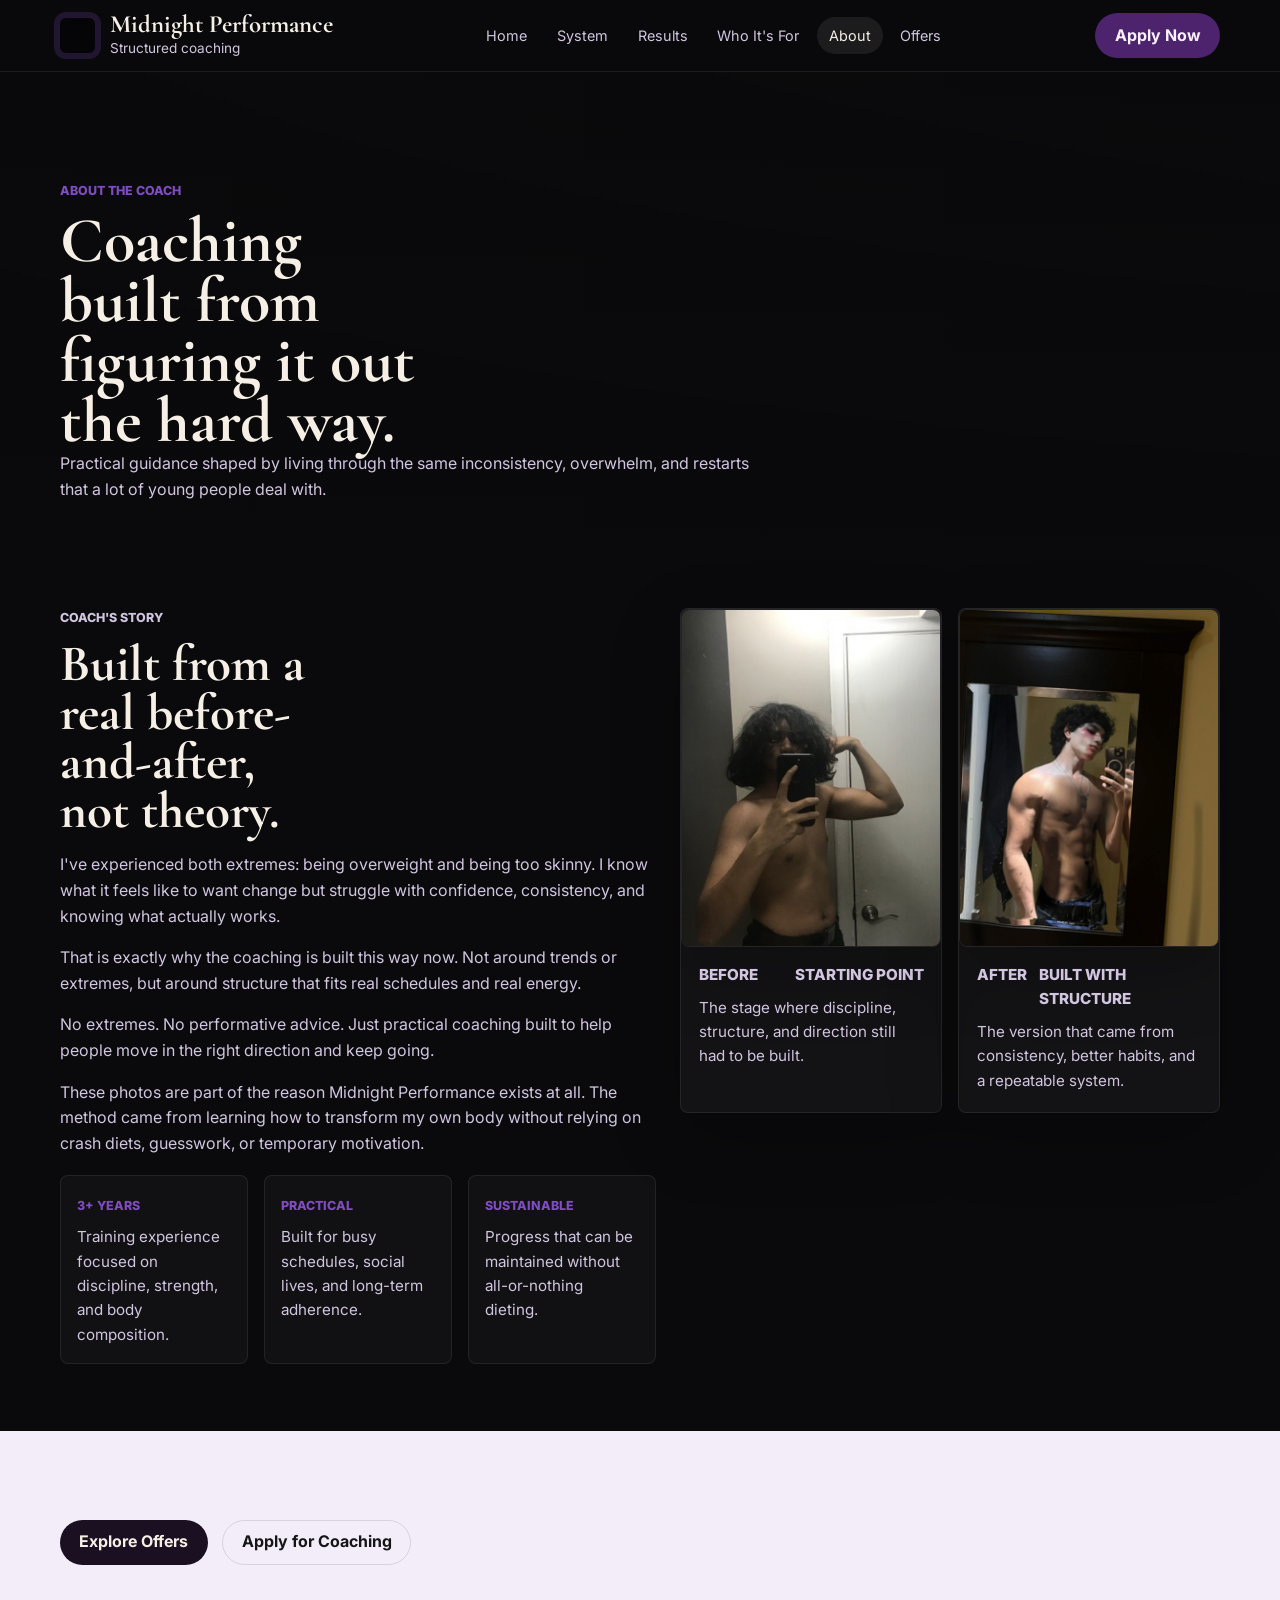
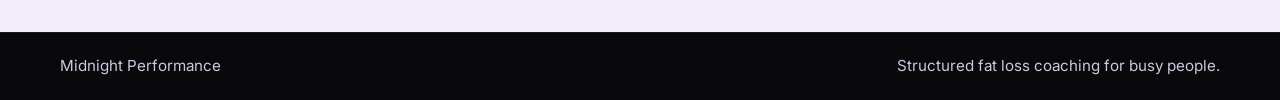
==== commit 68162f0c: "Update about.html" ====
--- a/about.html
+++ b/about.html
@@ -99,7 +99,7 @@
             <article class="transformation-card">
               <img
                 class="about-image"
-                src="file:///C:/Users/ibrah/Downloads/IMG_7317.png"
+                src="./IMG_7317.png"
                 alt="Coach before transformation"
                 loading="lazy"
               />
@@ -112,7 +112,7 @@
             <article class="transformation-card">
               <img
                 class="about-image"
-                src="file:///C:/Users/ibrah/Downloads/91D78B64-5FDA-4EB9-8F69-EA9932AF6379.jpg"
+                src="./91D78B64-5FDA-4EB9-8F69-EA9932AF6379.jpg"
                 alt="Coach after transformation"
                 loading="lazy"
               />
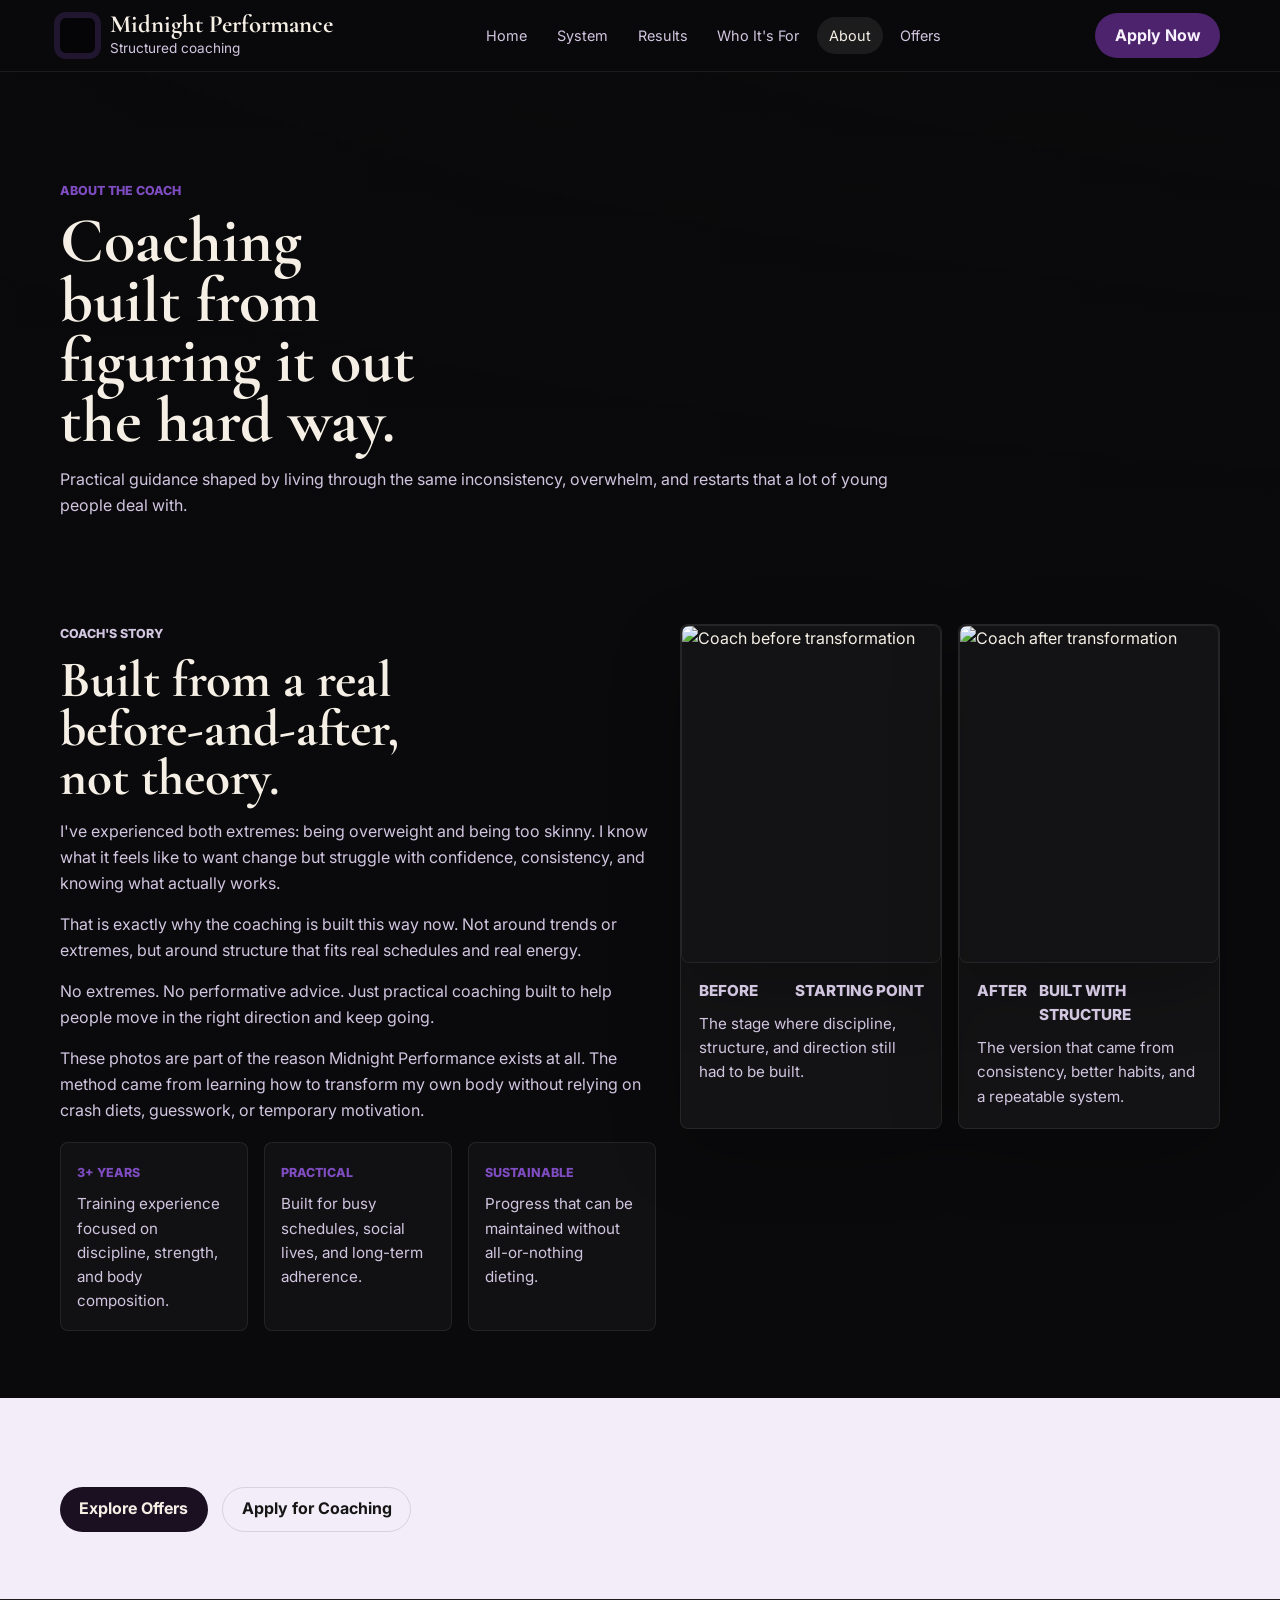
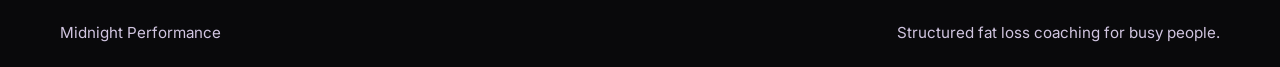
==== commit 22f22252: "Add files via upload" ====
--- a/about.html
+++ b/about.html
@@ -99,7 +99,7 @@
             <article class="transformation-card">
               <img
                 class="about-image"
-                src="./IMG_7317.png"
+                src="file:///C:/Users/ibrah/Downloads/IMG_7317.png"
                 alt="Coach before transformation"
                 loading="lazy"
               />
@@ -112,7 +112,7 @@
             <article class="transformation-card">
               <img
                 class="about-image"
-                src="./91D78B64-5FDA-4EB9-8F69-EA9932AF6379.jpg"
+                src="file:///C:/Users/ibrah/Downloads/91D78B64-5FDA-4EB9-8F69-EA9932AF6379.jpg"
                 alt="Coach after transformation"
                 loading="lazy"
               />
--- a/styles.css
+++ b/styles.css
@@ -298,7 +298,7 @@
 .section-copy {
   color: var(--text-muted);
   font-size: 1rem;
-  max-width: 44rem;
+  max-width: 54rem;
 }
 
 .hero-copy {
@@ -322,33 +322,6 @@
   grid-template-columns: repeat(3, minmax(0, 1fr));
   gap: 1rem;
   margin-top: 2rem;
-}
-
-.hero-brand-lockup,
-.section-logo-block {
-  display: inline-grid;
-  gap: 0.75rem;
-  justify-items: start;
-}
-
-.hero-brand-lockup {
-  max-width: 14rem;
-}
-
-.hero-logo,
-.section-logo {
-  width: min(15rem, 48vw);
-  height: auto;
-}
-
-.section-logo {
-  width: min(12rem, 38vw);
-}
-
-.hero-brand-lockup p,
-.section-logo-block p {
-  color: var(--text-muted);
-  font-size: 0.92rem;
 }
 
 .hero-proof div,
@@ -426,7 +399,7 @@
 .section-heading h2 {
   font-size: clamp(2.05rem, 4vw, 3.6rem);
   line-height: 0.96;
-  max-width: 11ch;
+  max-width: 16ch;
 }
 
 .centered {
@@ -458,9 +431,27 @@
 .split-intro,
 .preview-grid {
   display: grid;
-  grid-template-columns: minmax(0, 1.2fr) minmax(0, 1fr);
+  grid-template-columns: 1fr;
   gap: 1.5rem;
-  align-items: end;
+  align-items: start;
+  justify-items: center;
+  text-align: center;
+}
+
+.split-intro .section-heading,
+.preview-grid .section-heading {
+  justify-items: center;
+}
+
+.split-intro .section-heading h2,
+.preview-grid .section-heading h2 {
+  max-width: 18ch;
+}
+
+.split-intro .section-copy,
+.preview-grid .section-copy {
+  max-width: 58rem;
+  margin-inline: auto;
 }
 
 .page-grid,
@@ -475,7 +466,7 @@
 }
 
 .page-grid {
-  grid-template-columns: repeat(3, minmax(0, 1fr));
+  grid-template-columns: repeat(auto-fit, minmax(210px, 1fr));
   margin-top: 1.85rem;
 }
 
@@ -501,6 +492,7 @@
 
 .preview-stack {
   display: grid;
+  grid-template-columns: repeat(3, minmax(0, 1fr));
   gap: 1rem;
 }
 
@@ -547,6 +539,10 @@
   line-height: 0.94;
   max-width: 12ch;
   margin-top: 0.6rem;
+}
+
+.page-hero .section-copy {
+  margin-top: 1rem;
 }
 
 .problem-hero::before {
@@ -660,13 +656,27 @@
 }
 
 .testimonial-grid {
-  grid-template-columns: repeat(3, minmax(0, 1fr));
+  grid-template-columns: repeat(2, minmax(0, 1fr));
   margin-top: 1.4rem;
 }
 
 .testimonial,
 .step-card {
   padding: 1.5rem;
+}
+
+.testimonial {
+  display: grid;
+  align-content: start;
+}
+
+.testimonial h3 {
+  font-size: 1.5rem;
+  line-height: 1.08;
+}
+
+.testimonial p {
+  margin-top: 0.2rem;
 }
 
 .fit-grid {
@@ -740,7 +750,7 @@
 }
 
 .offer-grid {
-  grid-template-columns: repeat(2, minmax(0, 1fr));
+  grid-template-columns: repeat(3, minmax(0, 1fr));
 }
 
 .offer {
@@ -942,15 +952,17 @@
   .pillar-grid,
   .results-grid,
   .testimonial-grid,
+  .preview-stack,
   .steps-grid {
     grid-template-columns: repeat(2, minmax(0, 1fr));
   }
 
-  .split-intro,
-  .preview-grid,
-  .about-grid,
+  .about-grid {
+    grid-template-columns: 1fr;
+  }
+
   .offer-grid {
-    grid-template-columns: 1fr;
+    grid-template-columns: repeat(2, minmax(0, 1fr));
   }
 
   .about-points {
@@ -994,6 +1006,7 @@
   .pillar-grid,
   .results-grid,
   .testimonial-grid,
+  .preview-stack,
   .fit-grid,
   .about-points,
   .about-media,
@@ -1014,12 +1027,6 @@
   .section {
     padding: 3.5rem 0;
   }
-
-  .hero-logo,
-  .section-logo {
-    width: min(12.5rem, 62vw);
-  }
-
   .site-nav a {
     padding: 0.4rem 0.65rem;
     font-size: 0.85rem;
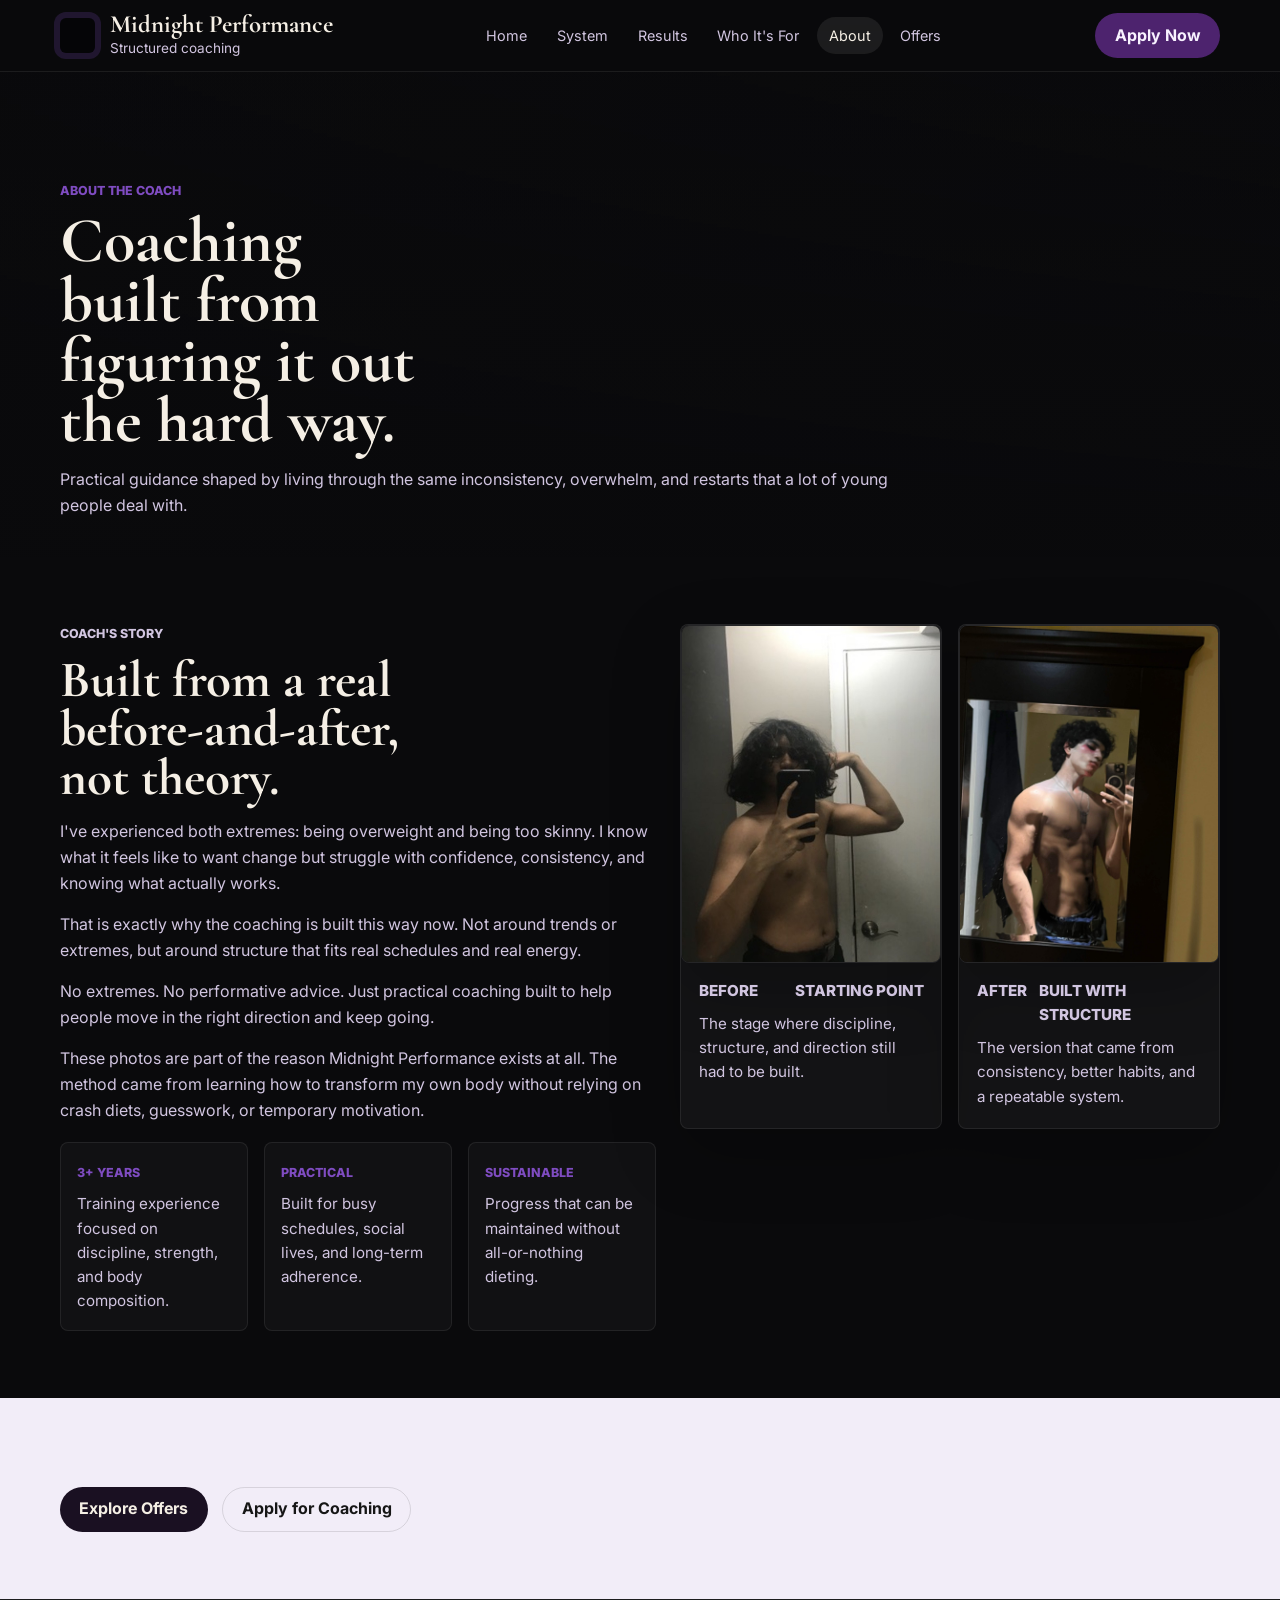
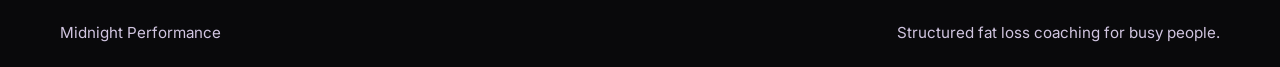
==== commit beed642a: "Update about.html" ====
--- a/about.html
+++ b/about.html
@@ -99,7 +99,7 @@
             <article class="transformation-card">
               <img
                 class="about-image"
-                src="file:///C:/Users/ibrah/Downloads/IMG_7317.png"
+                src="./IMG_7317.png"
                 alt="Coach before transformation"
                 loading="lazy"
               />
@@ -112,7 +112,7 @@
             <article class="transformation-card">
               <img
                 class="about-image"
-                src="file:///C:/Users/ibrah/Downloads/91D78B64-5FDA-4EB9-8F69-EA9932AF6379.jpg"
+                src="./91D78B64-5FDA-4EB9-8F69-EA9932AF6379.jpg"
                 alt="Coach after transformation"
                 loading="lazy"
               />
